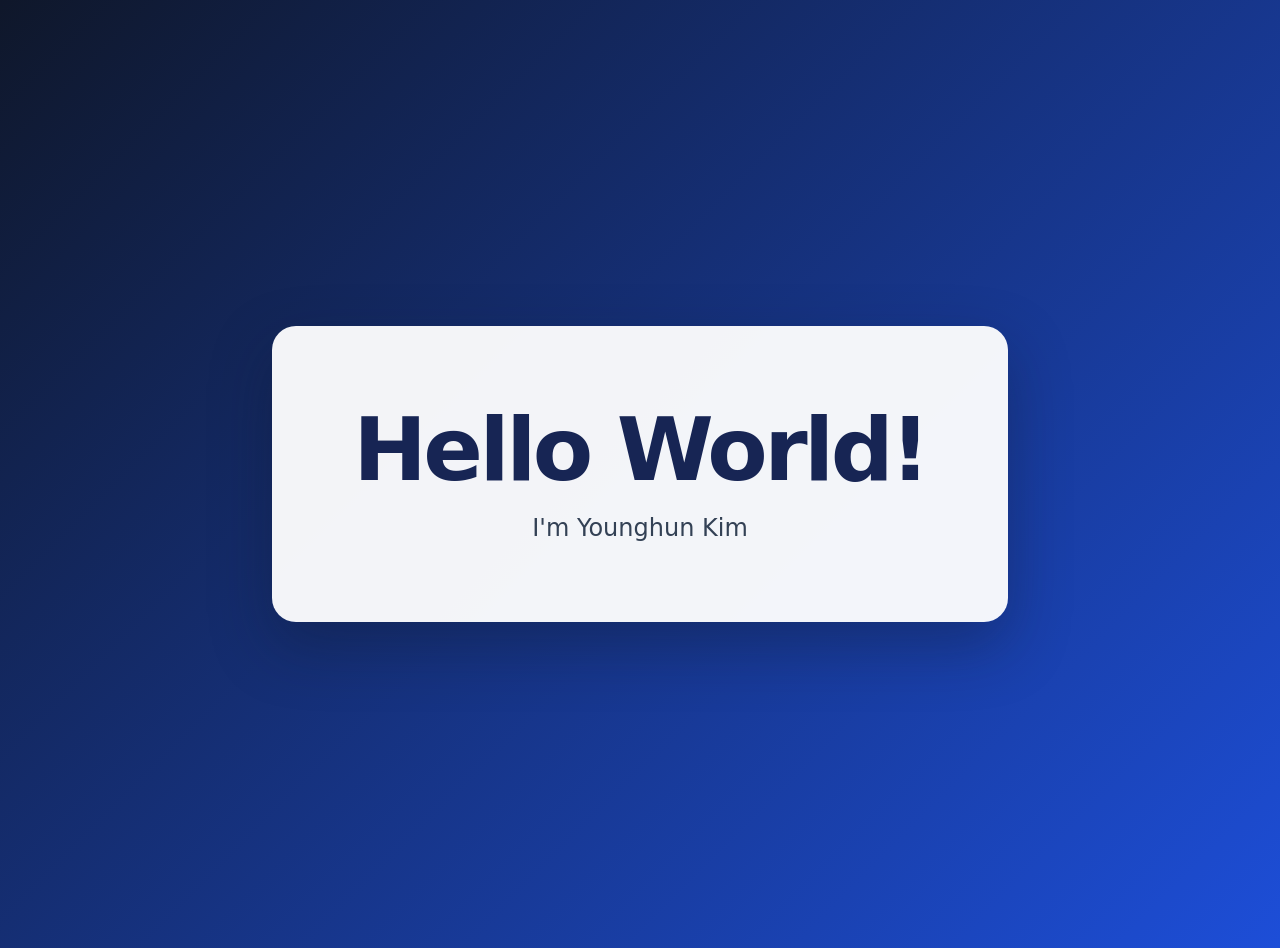
==== index.html @ b26fef91 "Initial Hello World app" ====
<!doctype html>
<html lang="en">
  <head>
    <!--
      `charset` lets browsers interpret the text consistently, and `viewport`
      makes the layout use the device's actual screen width on phones.
    -->
    <meta charset="UTF-8" />
    <meta name="viewport" content="width=device-width, initial-scale=1.0" />
    <meta
      name="description"
      content="A simple Hello World page for Younghun Kim."
    />
    <title>Hello World!</title>

    <!--
      This is a static stylesheet stored alongside this HTML file. A relative
      path works both locally and after Cloudflare Pages publishes the site.
    -->
    <link rel="stylesheet" href="styles.css" />
  </head>
  <body>
    <!--
      `main` identifies the page's primary content for assistive technology.
      The `hero` class is used only for presentation in styles.css.
    -->
    <main class="hero">
      <section class="message" aria-labelledby="page-title">
        <!-- The requested page title. Keep this as one h1 for clear structure. -->
        <h1 id="page-title">Hello World!</h1>

        <!-- The requested introductory text. -->
        <p>I'm Younghun Kim</p>
      </section>
    </main>
  </body>
</html>
---- styles.css ----
/*
  Reusable color tokens live here so a future visual refresh only requires
  changing a few values rather than searching through every selector.
*/
:root {
  --background-start: #0f172a;
  --background-end: #1d4ed8;
  --card-background: rgb(255 255 255 / 95%);
  --heading: #172554;
  --body-text: #334155;
}

/*
  Reset the browser's default page margin and ensure the page can occupy the
  full screen. The system font stack avoids downloading external font files.
*/
body {
  min-height: 100vh;
  margin: 0;
  font-family: Inter, ui-sans-serif, system-ui, -apple-system, BlinkMacSystemFont,
    "Segoe UI", sans-serif;
  color: var(--body-text);
  background: linear-gradient(135deg, var(--background-start), var(--background-end));
}

/*
  CSS Grid centers the message card vertically and horizontally at every
  viewport size. `padding` keeps it away from the screen edges on mobile.
*/
.hero {
  display: grid;
  min-height: 100vh;
  place-items: center;
  padding: 1.5rem;
}

/*
  The card contains all visible copy. `max-width` preserves readable line
  lengths if this basic app later grows into a longer introduction.
*/
.message {
  width: min(100%, 36rem);
  padding: clamp(2rem, 8vw, 5rem);
  text-align: center;
  background: var(--card-background);
  border-radius: 1.5rem;
  box-shadow: 0 1.5rem 3.75rem rgb(15 23 42 / 35%);
}

/* The large, responsive title is the visual focal point of the page. */
h1 {
  margin: 0;
  color: var(--heading);
  font-size: clamp(2.5rem, 9vw, 5.5rem);
  letter-spacing: -0.04em;
  line-height: 1;
}

/* This spacing separates the supporting text from the heading. */
p {
  margin: 1.25rem 0 0;
  font-size: clamp(1.1rem, 3vw, 1.5rem);
}
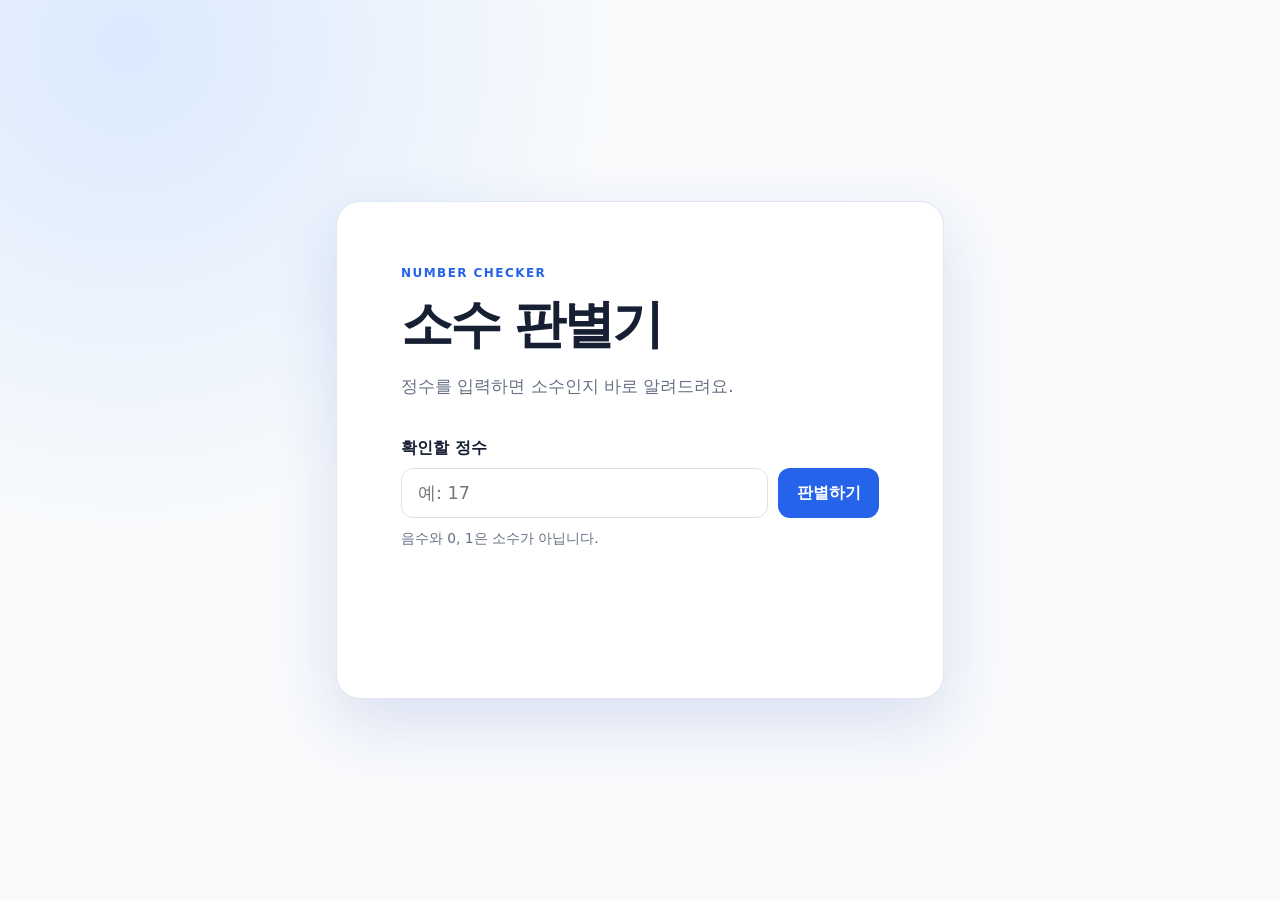
==== commit 54c19bb9: "Build prime number checker" ====
--- a/index.html
+++ b/index.html
@@ -1,37 +1,70 @@
 <!doctype html>
-<html lang="en">
+<html lang="ko">
   <head>
-    <!--
-      `charset` lets browsers interpret the text consistently, and `viewport`
-      makes the layout use the device's actual screen width on phones.
-    -->
     <meta charset="UTF-8" />
     <meta name="viewport" content="width=device-width, initial-scale=1.0" />
-    <meta
-      name="description"
-      content="A simple Hello World page for Younghun Kim."
-    />
-    <title>Hello World!</title>
-
-    <!--
-      This is a static stylesheet stored alongside this HTML file. A relative
-      path works both locally and after Cloudflare Pages publishes the site.
-    -->
+    <meta name="description" content="정수를 입력하면 소수인지 바로 확인할 수 있는 앱입니다." />
+    <title>소수 판별기</title>
     <link rel="stylesheet" href="styles.css" />
   </head>
   <body>
-    <!--
-      `main` identifies the page's primary content for assistive technology.
-      The `hero` class is used only for presentation in styles.css.
-    -->
-    <main class="hero">
-      <section class="message" aria-labelledby="page-title">
-        <!-- The requested page title. Keep this as one h1 for clear structure. -->
-        <h1 id="page-title">Hello World!</h1>
-
-        <!-- The requested introductory text. -->
-        <p>I'm Younghun Kim</p>
+    <main class="prime-card">
+      <p class="eyebrow">NUMBER CHECKER</p>
+      <h1>소수 판별기</h1>
+      <p class="intro">정수를 입력하면 소수인지 바로 알려드려요.</p>
+      <form id="prime-form" novalidate>
+        <label for="number-input">확인할 정수</label>
+        <div class="input-row">
+          <input id="number-input" name="number" type="text" inputmode="numeric" autocomplete="off" placeholder="예: 17" aria-describedby="input-hint" />
+          <button type="submit">판별하기</button>
+        </div>
+        <p id="input-hint" class="hint">음수와 0, 1은 소수가 아닙니다.</p>
+      </form>
+      <section id="result" class="result" aria-live="polite" hidden>
+        <span id="result-icon" class="result-icon" aria-hidden="true"></span>
+        <p id="result-text"></p>
       </section>
     </main>
+    <script>
+      const form = document.querySelector("#prime-form");
+      const input = document.querySelector("#number-input");
+      const result = document.querySelector("#result");
+      const resultIcon = document.querySelector("#result-icon");
+      const resultText = document.querySelector("#result-text");
+      function isPrime(number) {
+        if (number < 2) return false;
+        if (number === 2) return true;
+        if (number % 2 === 0) return false;
+        for (let divisor = 3; divisor * divisor <= number; divisor += 2) if (number % divisor === 0) return false;
+        return true;
+      }
+      function showResult(message, type, icon) {
+        result.hidden = false;
+        result.className = `result ${type}`;
+        resultIcon.textContent = icon;
+        resultText.textContent = message;
+      }
+      form.addEventListener("submit", (event) => {
+        event.preventDefault();
+        const value = input.value.trim();
+        if (!/^[+-]?\d+$/.test(value)) {
+          showResult("정수만 입력해 주세요.", "warning", "!");
+          input.focus();
+          return;
+        }
+        const number = Number(value);
+        if (!Number.isSafeInteger(number)) {
+          showResult("안전하게 계산할 수 있는 범위의 정수를 입력해 주세요.", "warning", "!");
+          return;
+        }
+        const prime = isPrime(number);
+        showResult(
+          prime ? `${number.toLocaleString("ko-KR")}은(는) 소수입니다!` : `${number.toLocaleString("ko-KR")}은(는) 소수가 아닙니다.`,
+          prime ? "prime" : "not-prime",
+          prime ? "✓" : "×"
+        );
+      });
+      input.addEventListener("input", () => { result.hidden = true; });
+    </script>
   </body>
 </html>
--- a/styles.css
+++ b/styles.css
@@ -1,63 +1,19 @@
-/*
-  Reusable color tokens live here so a future visual refresh only requires
-  changing a few values rather than searching through every selector.
-*/
-:root {
-  --background-start: #0f172a;
-  --background-end: #1d4ed8;
-  --card-background: rgb(255 255 255 / 95%);
-  --heading: #172554;
-  --body-text: #334155;
-}
-
-/*
-  Reset the browser's default page margin and ensure the page can occupy the
-  full screen. The system font stack avoids downloading external font files.
-*/
-body {
-  min-height: 100vh;
-  margin: 0;
-  font-family: Inter, ui-sans-serif, system-ui, -apple-system, BlinkMacSystemFont,
-    "Segoe UI", sans-serif;
-  color: var(--body-text);
-  background: linear-gradient(135deg, var(--background-start), var(--background-end));
-}
-
-/*
-  CSS Grid centers the message card vertically and horizontally at every
-  viewport size. `padding` keeps it away from the screen edges on mobile.
-*/
-.hero {
-  display: grid;
-  min-height: 100vh;
-  place-items: center;
-  padding: 1.5rem;
-}
-
-/*
-  The card contains all visible copy. `max-width` preserves readable line
-  lengths if this basic app later grows into a longer introduction.
-*/
-.message {
-  width: min(100%, 36rem);
-  padding: clamp(2rem, 8vw, 5rem);
-  text-align: center;
-  background: var(--card-background);
-  border-radius: 1.5rem;
-  box-shadow: 0 1.5rem 3.75rem rgb(15 23 42 / 35%);
-}
-
-/* The large, responsive title is the visual focal point of the page. */
-h1 {
-  margin: 0;
-  color: var(--heading);
-  font-size: clamp(2.5rem, 9vw, 5.5rem);
-  letter-spacing: -0.04em;
-  line-height: 1;
-}
-
-/* This spacing separates the supporting text from the heading. */
-p {
-  margin: 1.25rem 0 0;
-  font-size: clamp(1.1rem, 3vw, 1.5rem);
-}
+:root { --ink: #172033; --muted: #667085; --surface: #fff; --line: #d9e1ef; --blue: #2563eb; --blue-dark: #1d4ed8; --green: #067647; --green-bg: #ecfdf3; --red: #b42318; --red-bg: #fff1f0; --orange: #b54708; --orange-bg: #fffaeb; }
+* { box-sizing: border-box; }
+body { min-height: 100vh; margin: 0; display: grid; place-items: center; padding: 1.5rem; color: var(--ink); font-family: Pretendard, "Apple SD Gothic Neo", "Noto Sans KR", system-ui, sans-serif; background: radial-gradient(circle at 10% 5%, #dbeafe 0, transparent 30rem), #f8fafc; }
+.prime-card { width: min(100%, 38rem); padding: clamp(2rem, 7vw, 4rem); border: 1px solid rgb(217 225 239 / 80%); border-radius: 1.5rem; background: var(--surface); box-shadow: 0 24px 64px rgb(30 64 175 / 14%); }
+.eyebrow { margin: 0 0 .65rem; color: var(--blue); font-size: .75rem; font-weight: 800; letter-spacing: .12em; }
+h1 { margin: 0; font-size: clamp(2rem, 7vw, 3.25rem); letter-spacing: -.06em; }
+.intro { margin: .9rem 0 2.5rem; color: var(--muted); font-size: 1.05rem; }
+label { display: block; margin-bottom: .55rem; font-weight: 700; }
+.input-row { display: flex; gap: .65rem; }
+input { min-width: 0; flex: 1; border: 1px solid var(--line); border-radius: .75rem; padding: .9rem 1rem; color: var(--ink); font: inherit; font-size: 1.1rem; outline: none; }
+input:focus { border-color: var(--blue); box-shadow: 0 0 0 4px rgb(37 99 235 / 15%); }
+button { border: 0; border-radius: .75rem; padding: .9rem 1.15rem; color: white; background: var(--blue); cursor: pointer; font: inherit; font-weight: 700; }
+button:hover { background: var(--blue-dark); }
+.hint { margin: .7rem 0 0; color: var(--muted); font-size: .86rem; }
+.result { display: flex; align-items: center; gap: .75rem; margin-top: 1.75rem; padding: 1rem 1.1rem; border-radius: .8rem; font-weight: 700; }
+.result p { margin: 0; }
+.result-icon { display: grid; width: 1.65rem; height: 1.65rem; flex: 0 0 auto; place-items: center; border-radius: 50%; color: white; }
+.prime { color: var(--green); background: var(--green-bg); }.prime .result-icon { background: var(--green); }.not-prime { color: var(--red); background: var(--red-bg); }.not-prime .result-icon { background: var(--red); }.warning { color: var(--orange); background: var(--orange-bg); }.warning .result-icon { background: var(--orange); }
+@media (max-width: 28rem) { .input-row { flex-direction: column; } button { width: 100%; } }
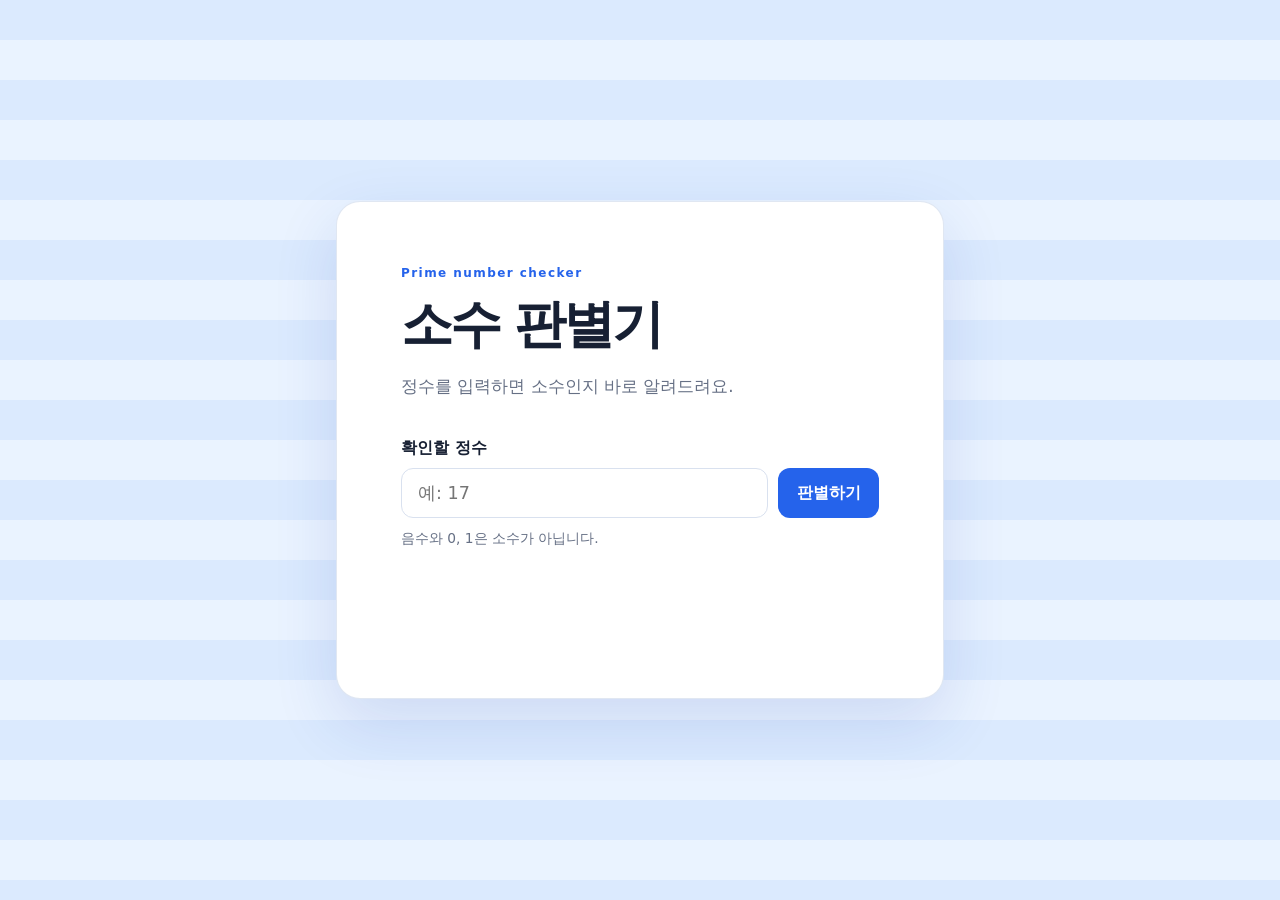
==== commit 7a9c1d75: "Refresh prime checker styling" ====
--- a/index.html
+++ b/index.html
@@ -9,7 +9,7 @@
   </head>
   <body>
     <main class="prime-card">
-      <p class="eyebrow">NUMBER CHECKER</p>
+      <p class="eyebrow">Prime number checker</p>
       <h1>소수 판별기</h1>
       <p class="intro">정수를 입력하면 소수인지 바로 알려드려요.</p>
       <form id="prime-form" novalidate>
--- a/styles.css
+++ b/styles.css
@@ -1,6 +1,6 @@
 :root { --ink: #172033; --muted: #667085; --surface: #fff; --line: #d9e1ef; --blue: #2563eb; --blue-dark: #1d4ed8; --green: #067647; --green-bg: #ecfdf3; --red: #b42318; --red-bg: #fff1f0; --orange: #b54708; --orange-bg: #fffaeb; }
 * { box-sizing: border-box; }
-body { min-height: 100vh; margin: 0; display: grid; place-items: center; padding: 1.5rem; color: var(--ink); font-family: Pretendard, "Apple SD Gothic Neo", "Noto Sans KR", system-ui, sans-serif; background: radial-gradient(circle at 10% 5%, #dbeafe 0, transparent 30rem), #f8fafc; }
+body { min-height: 100vh; margin: 0; display: grid; place-items: center; padding: 1.5rem; color: var(--ink); font-family: Pretendard, "Apple SD Gothic Neo", "Noto Sans KR", system-ui, sans-serif; background: repeating-linear-gradient(to bottom, #dbeafe 0 2.5rem, #eaf3ff 2.5rem 5rem); }
 .prime-card { width: min(100%, 38rem); padding: clamp(2rem, 7vw, 4rem); border: 1px solid rgb(217 225 239 / 80%); border-radius: 1.5rem; background: var(--surface); box-shadow: 0 24px 64px rgb(30 64 175 / 14%); }
 .eyebrow { margin: 0 0 .65rem; color: var(--blue); font-size: .75rem; font-weight: 800; letter-spacing: .12em; }
 h1 { margin: 0; font-size: clamp(2rem, 7vw, 3.25rem); letter-spacing: -.06em; }
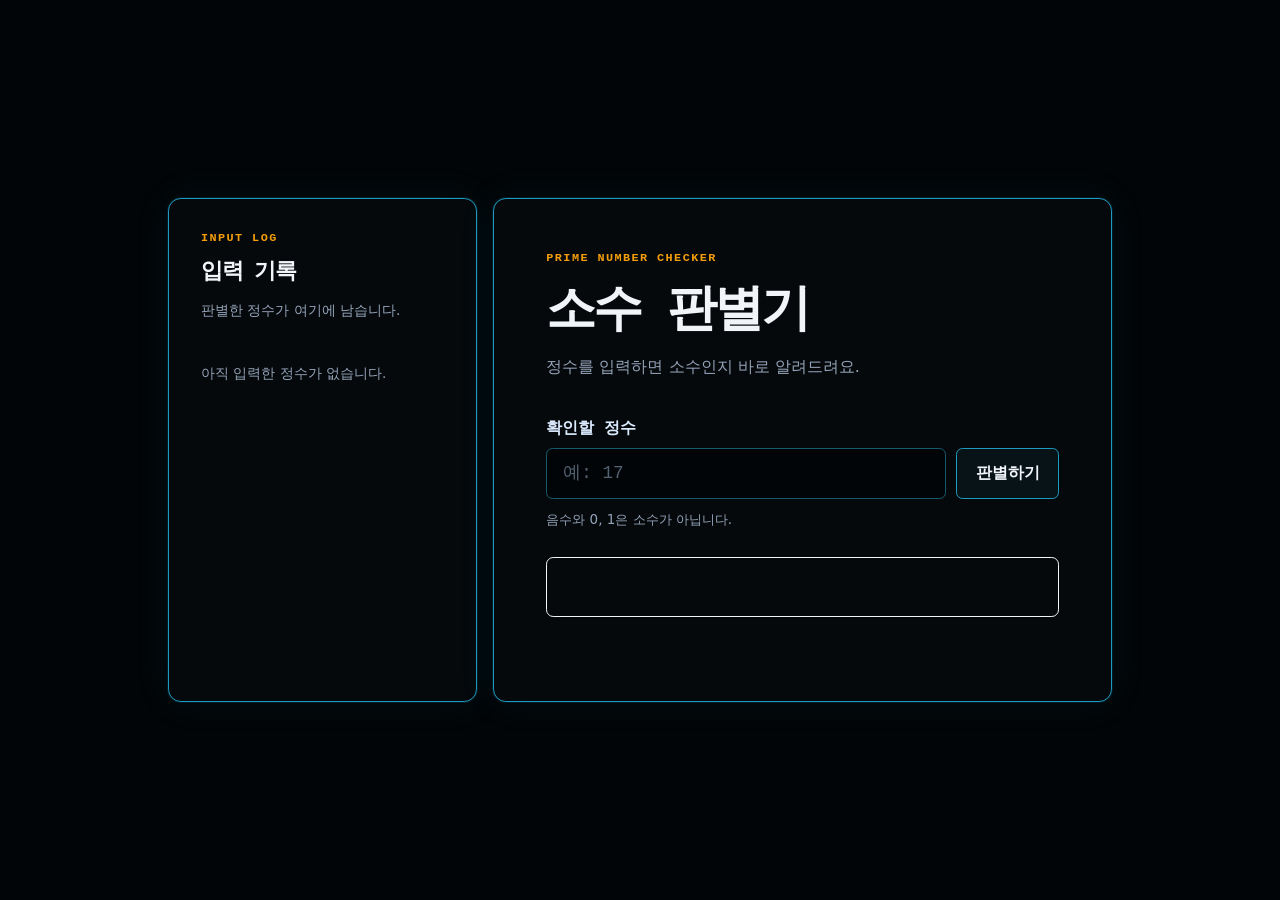
==== commit 37a689df: "Add input history panel and dark interface" ====
--- a/index.html
+++ b/index.html
@@ -8,29 +8,80 @@
     <link rel="stylesheet" href="styles.css" />
   </head>
   <body>
-    <main class="prime-card">
-      <p class="eyebrow">Prime number checker</p>
-      <h1>소수 판별기</h1>
-      <p class="intro">정수를 입력하면 소수인지 바로 알려드려요.</p>
-      <form id="prime-form" novalidate>
-        <label for="number-input">확인할 정수</label>
-        <div class="input-row">
-          <input id="number-input" name="number" type="text" inputmode="numeric" autocomplete="off" placeholder="예: 17" aria-describedby="input-hint" />
-          <button type="submit">판별하기</button>
-        </div>
-        <p id="input-hint" class="hint">음수와 0, 1은 소수가 아닙니다.</p>
-      </form>
-      <section id="result" class="result" aria-live="polite" hidden>
-        <span id="result-icon" class="result-icon" aria-hidden="true"></span>
-        <p id="result-text"></p>
-      </section>
-    </main>
+    <div class="app-layout">
+      <aside class="history-card" aria-labelledby="history-title">
+        <p class="panel-label">INPUT LOG</p>
+        <h2 id="history-title">입력 기록</h2>
+        <p class="history-help">판별한 정수가 여기에 남습니다.</p>
+        <ol id="history-list" class="history-list"></ol>
+        <p id="history-empty" class="history-empty">아직 입력한 정수가 없습니다.</p>
+      </aside>
+
+      <main class="prime-card">
+        <p class="eyebrow">Prime number checker</p>
+        <h1>소수 판별기</h1>
+        <p class="intro">정수를 입력하면 소수인지 바로 알려드려요.</p>
+        <form id="prime-form" novalidate>
+          <label for="number-input">확인할 정수</label>
+          <div class="input-row">
+            <input id="number-input" name="number" type="text" inputmode="numeric" autocomplete="off" placeholder="예: 17" aria-describedby="input-hint" />
+            <button type="submit">판별하기</button>
+          </div>
+          <p id="input-hint" class="hint">음수와 0, 1은 소수가 아닙니다.</p>
+        </form>
+        <section id="result" class="result" aria-live="polite" hidden>
+          <span id="result-icon" class="result-icon" aria-hidden="true"></span>
+          <div>
+            <p id="result-text"></p>
+            <p id="factor-text" class="factor-text" hidden></p>
+          </div>
+        </section>
+      </main>
+    </div>
     <script>
       const form = document.querySelector("#prime-form");
       const input = document.querySelector("#number-input");
       const result = document.querySelector("#result");
       const resultIcon = document.querySelector("#result-icon");
       const resultText = document.querySelector("#result-text");
+      const factorText = document.querySelector("#factor-text");
+      const historyList = document.querySelector("#history-list");
+      const historyEmpty = document.querySelector("#history-empty");
+      const historyKey = "prime-checker-history";
+      let history = [];
+
+      try {
+        history = JSON.parse(localStorage.getItem(historyKey)) || [];
+      } catch {
+        history = [];
+      }
+
+      function renderHistory() {
+        historyList.replaceChildren();
+        historyEmpty.hidden = history.length > 0;
+        history.forEach((value) => {
+          const item = document.createElement("li");
+          const historyButton = document.createElement("button");
+          historyButton.type = "button";
+          historyButton.textContent = Number(value).toLocaleString("ko-KR");
+          historyButton.addEventListener("click", () => {
+            input.value = value;
+            input.focus();
+          });
+          item.append(historyButton);
+          historyList.append(item);
+        });
+      }
+
+      function saveHistory(value) {
+        history = [value, ...history.filter((item) => item !== value)].slice(0, 12);
+        try {
+          localStorage.setItem(historyKey, JSON.stringify(history));
+        } catch {
+          // The app continues to work if storage is unavailable.
+        }
+        renderHistory();
+      }
       function isPrime(number) {
         if (number < 2) return false;
         if (number === 2) return true;
@@ -38,11 +89,25 @@
         for (let divisor = 3; divisor * divisor <= number; divisor += 2) if (number % divisor === 0) return false;
         return true;
       }
-      function showResult(message, type, icon) {
+      function uniquePrimeFactors(number) {
+        const factors = [];
+        let remaining = Math.abs(number);
+
+        for (let divisor = 2; divisor * divisor <= remaining; divisor += divisor === 2 ? 1 : 2) {
+          if (remaining % divisor !== 0) continue;
+          factors.push(divisor);
+          while (remaining % divisor === 0) remaining /= divisor;
+        }
+        if (remaining > 1) factors.push(remaining);
+        return factors;
+      }
+      function showResult(message, type, icon, details = "") {
         result.hidden = false;
         result.className = `result ${type}`;
         resultIcon.textContent = icon;
         resultText.textContent = message;
+        factorText.hidden = !details;
+        factorText.textContent = details;
       }
       form.addEventListener("submit", (event) => {
         event.preventDefault();
@@ -57,14 +122,27 @@
           showResult("안전하게 계산할 수 있는 범위의 정수를 입력해 주세요.", "warning", "!");
           return;
         }
+        saveHistory(value);
         const prime = isPrime(number);
-        showResult(
-          prime ? `${number.toLocaleString("ko-KR")}은(는) 소수입니다!` : `${number.toLocaleString("ko-KR")}은(는) 소수가 아닙니다.`,
-          prime ? "prime" : "not-prime",
-          prime ? "✓" : "×"
-        );
+        if (prime) {
+          showResult(`${number.toLocaleString("ko-KR")}은(는) 소수입니다!`, "prime", "✓");
+          return;
+        }
+
+        const factors = uniquePrimeFactors(number);
+        let details = "";
+        if (factors.length) {
+          const baseNumber = Math.abs(number).toLocaleString("ko-KR");
+          details = `${baseNumber}의 서로 다른 소인수: ${factors.map((factor) => factor.toLocaleString("ko-KR")).join(", ")}`;
+        } else if (number === 0) {
+          details = "0은 소인수분해할 수 없습니다.";
+        } else {
+          details = "1과 -1에는 소인수가 없습니다.";
+        }
+        showResult(`${number.toLocaleString("ko-KR")}은(는) 소수가 아닙니다.`, "not-prime", "×", details);
       });
       input.addEventListener("input", () => { result.hidden = true; });
+      renderHistory();
     </script>
   </body>
 </html>
--- a/styles.css
+++ b/styles.css
@@ -1,19 +1,117 @@
-:root { --ink: #172033; --muted: #667085; --surface: #fff; --line: #d9e1ef; --blue: #2563eb; --blue-dark: #1d4ed8; --green: #067647; --green-bg: #ecfdf3; --red: #b42318; --red-bg: #fff1f0; --orange: #b54708; --orange-bg: #fffaeb; }
+:root {
+  --page: #020507;
+  --panel: #05090c;
+  --panel-alt: #0a1014;
+  --ink: #f1f5f9;
+  --muted: #94a3b8;
+  --line: #1e9bc0;
+  --line-soft: #155b70;
+  --orange: #f59e0b;
+  --green: #4ade80;
+  --red: #fb7185;
+  --yellow: #fbbf24;
+}
+
 * { box-sizing: border-box; }
-body { min-height: 100vh; margin: 0; display: grid; place-items: center; padding: 1.5rem; color: var(--ink); font-family: Pretendard, "Apple SD Gothic Neo", "Noto Sans KR", system-ui, sans-serif; background: repeating-linear-gradient(to bottom, #dbeafe 0 2.5rem, #eaf3ff 2.5rem 5rem); }
-.prime-card { width: min(100%, 38rem); padding: clamp(2rem, 7vw, 4rem); border: 1px solid rgb(217 225 239 / 80%); border-radius: 1.5rem; background: var(--surface); box-shadow: 0 24px 64px rgb(30 64 175 / 14%); }
-.eyebrow { margin: 0 0 .65rem; color: var(--blue); font-size: .75rem; font-weight: 800; letter-spacing: .12em; }
-h1 { margin: 0; font-size: clamp(2rem, 7vw, 3.25rem); letter-spacing: -.06em; }
-.intro { margin: .9rem 0 2.5rem; color: var(--muted); font-size: 1.05rem; }
-label { display: block; margin-bottom: .55rem; font-weight: 700; }
+
+body {
+  min-height: 100vh;
+  margin: 0;
+  display: grid;
+  place-items: center;
+  padding: clamp(1rem, 4vw, 3rem);
+  color: var(--ink);
+  font-family: "SFMono-Regular", Consolas, "Liberation Mono", monospace;
+  background: var(--page);
+}
+
+.app-layout {
+  width: min(100%, 59rem);
+  display: grid;
+  grid-template-columns: 1fr 2fr;
+  align-items: stretch;
+  gap: 1rem;
+}
+
+.history-card,
+.prime-card {
+  min-height: 31.5rem;
+  border: 1px solid var(--line);
+  border-radius: .8rem;
+  background: var(--panel);
+  box-shadow: 0 0 0 1px rgb(30 155 192 / 12%), 0 0 2.5rem rgb(30 155 192 / 7%);
+}
+
+.history-card { padding: clamp(1.2rem, 4vw, 2rem); }
+.prime-card { padding: clamp(1.8rem, 5vw, 3.25rem); }
+
+.panel-label,
+.eyebrow {
+  margin: 0 0 .65rem;
+  color: var(--orange);
+  font-size: .74rem;
+  font-weight: 800;
+  letter-spacing: .12em;
+  text-transform: uppercase;
+}
+
+h1,
+h2 { margin: 0; letter-spacing: -.06em; }
+h1 { font-size: clamp(2rem, 6vw, 3.1rem); }
+h2 { font-size: 1.4rem; }
+.intro { margin: .9rem 0 2.5rem; color: var(--muted); font-family: Pretendard, "Apple SD Gothic Neo", "Noto Sans KR", system-ui, sans-serif; font-size: 1rem; }
+.history-help,
+.history-empty { color: var(--muted); font-family: Pretendard, "Apple SD Gothic Neo", "Noto Sans KR", system-ui, sans-serif; font-size: .85rem; line-height: 1.6; }
+.history-help { margin: .85rem 0 1.35rem; }
+.history-empty { margin-top: 1.2rem; }
+
+label { display: block; margin-bottom: .55rem; color: #dbeafe; font-weight: 700; }
 .input-row { display: flex; gap: .65rem; }
-input { min-width: 0; flex: 1; border: 1px solid var(--line); border-radius: .75rem; padding: .9rem 1rem; color: var(--ink); font: inherit; font-size: 1.1rem; outline: none; }
-input:focus { border-color: var(--blue); box-shadow: 0 0 0 4px rgb(37 99 235 / 15%); }
-button { border: 0; border-radius: .75rem; padding: .9rem 1.15rem; color: white; background: var(--blue); cursor: pointer; font: inherit; font-weight: 700; }
-button:hover { background: var(--blue-dark); }
-.hint { margin: .7rem 0 0; color: var(--muted); font-size: .86rem; }
-.result { display: flex; align-items: center; gap: .75rem; margin-top: 1.75rem; padding: 1rem 1.1rem; border-radius: .8rem; font-weight: 700; }
+input {
+  min-width: 0;
+  flex: 1;
+  border: 1px solid var(--line-soft);
+  border-radius: .4rem;
+  padding: .9rem 1rem;
+  color: var(--ink);
+  background: #020507;
+  font: inherit;
+  font-size: 1.1rem;
+  outline: none;
+}
+input::placeholder { color: #536273; }
+input:focus { border-color: var(--orange); box-shadow: 0 0 0 2px rgb(245 158 11 / 22%); }
+button {
+  border: 1px solid var(--line);
+  border-radius: .4rem;
+  padding: .9rem 1.15rem;
+  color: var(--ink);
+  background: #071317;
+  cursor: pointer;
+  font: inherit;
+  font-weight: 700;
+}
+button:hover { border-color: var(--orange); color: var(--orange); }
+.hint { margin: .7rem 0 0; color: var(--muted); font-family: Pretendard, "Apple SD Gothic Neo", "Noto Sans KR", system-ui, sans-serif; font-size: .84rem; }
+
+.history-list { display: grid; gap: .55rem; margin: 0; padding: 0; list-style: none; }
+.history-list button { width: 100%; padding: .75rem .85rem; border-color: #173c49; text-align: left; }
+
+.result { display: flex; align-items: flex-start; gap: .75rem; margin-top: 1.75rem; padding: 1rem 1.1rem; border: 1px solid currentColor; border-radius: .45rem; font-family: Pretendard, "Apple SD Gothic Neo", "Noto Sans KR", system-ui, sans-serif; font-weight: 700; }
 .result p { margin: 0; }
-.result-icon { display: grid; width: 1.65rem; height: 1.65rem; flex: 0 0 auto; place-items: center; border-radius: 50%; color: white; }
-.prime { color: var(--green); background: var(--green-bg); }.prime .result-icon { background: var(--green); }.not-prime { color: var(--red); background: var(--red-bg); }.not-prime .result-icon { background: var(--red); }.warning { color: var(--orange); background: var(--orange-bg); }.warning .result-icon { background: var(--orange); }
-@media (max-width: 28rem) { .input-row { flex-direction: column; } button { width: 100%; } }
+.result-icon { display: grid; width: 1.65rem; height: 1.65rem; flex: 0 0 auto; place-items: center; border-radius: .2rem; color: var(--page); }
+.factor-text { margin-top: .35rem !important; font-size: .9rem; font-weight: 600; opacity: .88; }
+.prime { color: var(--green); background: rgb(74 222 128 / 8%); }.prime .result-icon { background: var(--green); }
+.not-prime { color: var(--red); background: rgb(251 113 133 / 8%); }.not-prime .result-icon { background: var(--red); }
+.warning { color: var(--yellow); background: rgb(251 191 36 / 8%); }.warning .result-icon { background: var(--yellow); }
+
+@media (max-width: 44rem) {
+  .app-layout { grid-template-columns: 1fr; }
+  .history-card,
+  .prime-card { min-height: auto; }
+}
+
+@media (max-width: 28rem) {
+  .input-row { flex-direction: column; }
+  button { width: 100%; }
+}
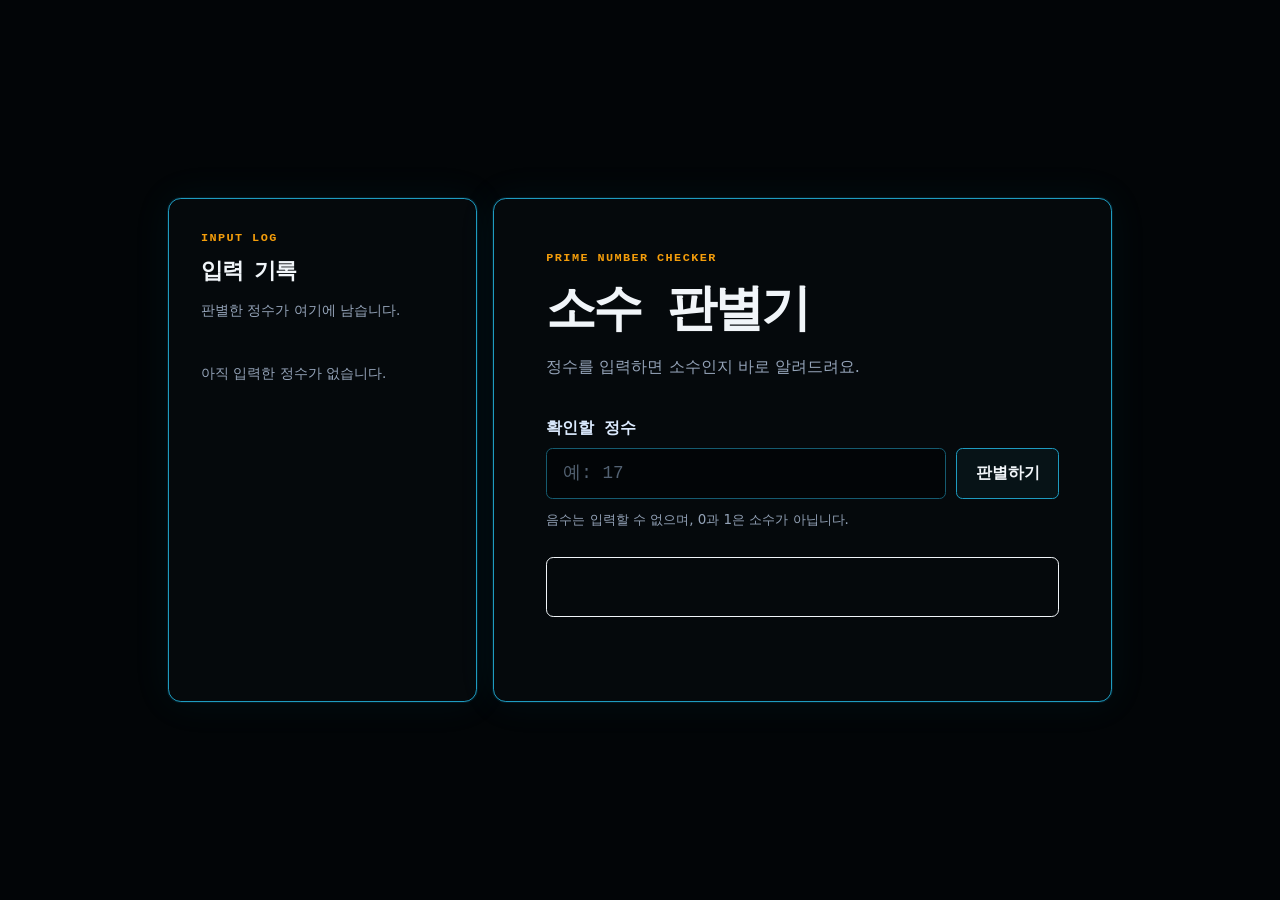
==== commit 1351c80f: "Record full prime factorizations in input history" ====
--- a/index.html
+++ b/index.html
@@ -27,7 +27,7 @@
             <input id="number-input" name="number" type="text" inputmode="numeric" autocomplete="off" placeholder="예: 17" aria-describedby="input-hint" />
             <button type="submit">판별하기</button>
           </div>
-          <p id="input-hint" class="hint">음수와 0, 1은 소수가 아닙니다.</p>
+          <p id="input-hint" class="hint">음수는 입력할 수 없으며, 0과 1은 소수가 아닙니다.</p>
         </form>
         <section id="result" class="result" aria-live="polite" hidden>
           <span id="result-icon" class="result-icon" aria-hidden="true"></span>
@@ -51,7 +51,10 @@
       let history = [];
 
       try {
-        history = JSON.parse(localStorage.getItem(historyKey)) || [];
+        const savedHistory = JSON.parse(localStorage.getItem(historyKey)) || [];
+        history = Array.isArray(savedHistory)
+          ? savedHistory.map((entry) => typeof entry === "string" ? buildHistoryRecord(entry) : entry)
+          : [];
       } catch {
         history = [];
       }
@@ -59,13 +62,16 @@
       function renderHistory() {
         historyList.replaceChildren();
         historyEmpty.hidden = history.length > 0;
-        history.forEach((value) => {
+        history.forEach((record) => {
           const item = document.createElement("li");
           const historyButton = document.createElement("button");
           historyButton.type = "button";
-          historyButton.textContent = Number(value).toLocaleString("ko-KR");
+          historyButton.className = record.kind === "prime" ? "history-prime" : "";
+          historyButton.textContent = record.factorization
+            ? `${record.value} = ${record.factorization.join(" × ")}`
+            : record.value;
           historyButton.addEventListener("click", () => {
-            input.value = value;
+            input.value = record.value;
             input.focus();
           });
           item.append(historyButton);
@@ -74,7 +80,7 @@
       }
 
       function saveHistory(value) {
-        history = [value, ...history.filter((item) => item !== value)].slice(0, 12);
+        history = [buildHistoryRecord(value), ...history].slice(0, 12);
         try {
           localStorage.setItem(historyKey, JSON.stringify(history));
         } catch {
@@ -88,6 +94,27 @@
         if (number % 2 === 0) return false;
         for (let divisor = 3; divisor * divisor <= number; divisor += 2) if (number % divisor === 0) return false;
         return true;
+      }
+      function primeFactors(number) {
+        const factors = [];
+        let remaining = number;
+
+        for (let divisor = 2; divisor * divisor <= remaining; divisor += divisor === 2 ? 1 : 2) {
+          while (remaining % divisor === 0) {
+            factors.push(divisor);
+            remaining /= divisor;
+          }
+        }
+        if (remaining > 1) factors.push(remaining);
+        return factors;
+      }
+      function buildHistoryRecord(value) {
+        const number = Number(value);
+        if (isPrime(number)) return { value, kind: "prime" };
+
+        const factors = primeFactors(number);
+        if (factors.length) return { value, kind: "composite", factorization: factors };
+        return { value, kind: "non-factorable" };
       }
       function uniquePrimeFactors(number) {
         const factors = [];
@@ -122,6 +149,11 @@
           showResult("안전하게 계산할 수 있는 범위의 정수를 입력해 주세요.", "warning", "!");
           return;
         }
+        if (number < 0) {
+          showResult("자연수만 입력해 주세요.", "warning", "!");
+          input.focus();
+          return;
+        }
         saveHistory(value);
         const prime = isPrime(number);
         if (prime) {
--- a/styles.css
+++ b/styles.css
@@ -96,6 +96,7 @@
 
 .history-list { display: grid; gap: .55rem; margin: 0; padding: 0; list-style: none; }
 .history-list button { width: 100%; padding: .75rem .85rem; border-color: #173c49; text-align: left; }
+.history-list .history-prime { border-color: var(--red); color: var(--red); }
 
 .result { display: flex; align-items: flex-start; gap: .75rem; margin-top: 1.75rem; padding: 1rem 1.1rem; border: 1px solid currentColor; border-radius: .45rem; font-family: Pretendard, "Apple SD Gothic Neo", "Noto Sans KR", system-ui, sans-serif; font-weight: 700; }
 .result p { margin: 0; }
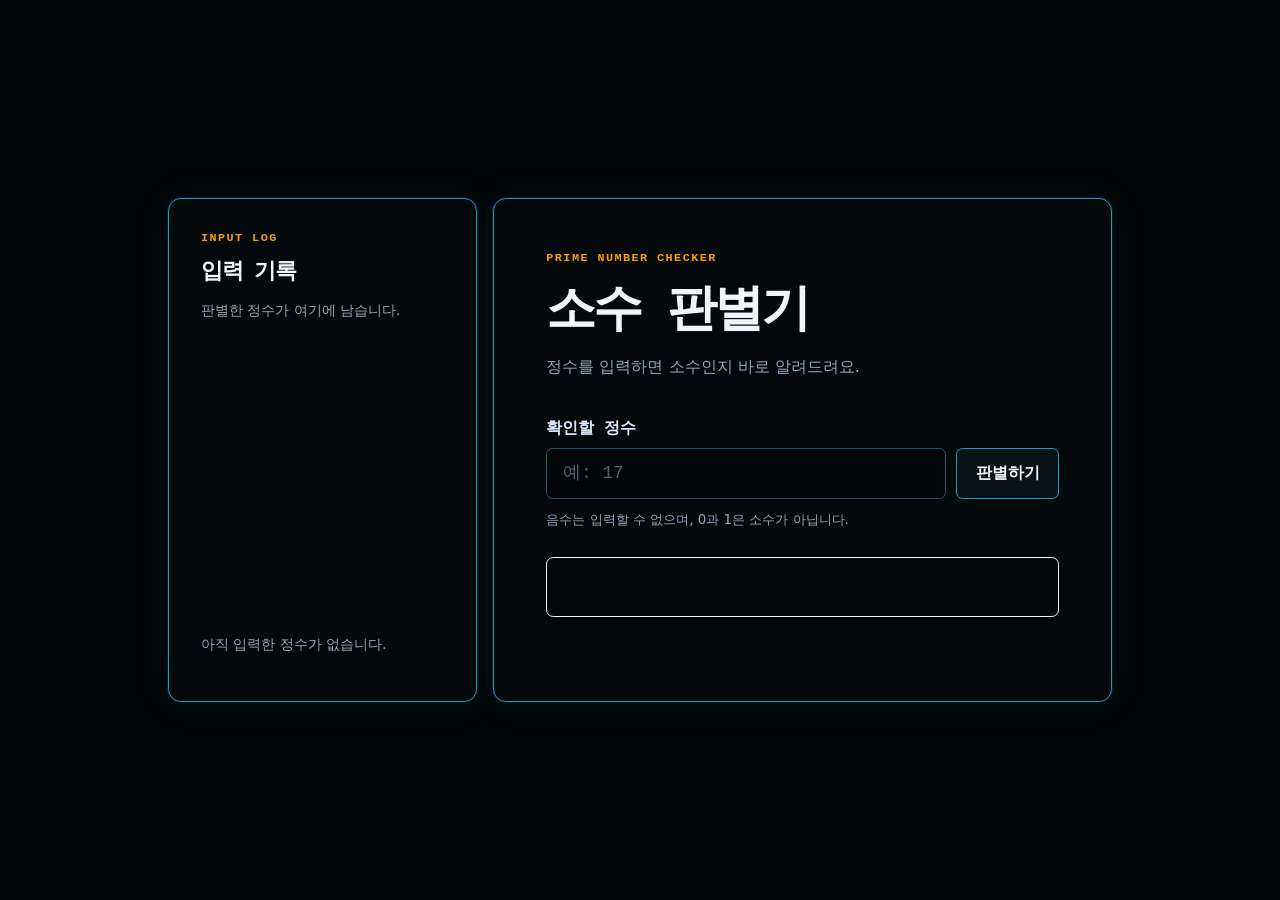
==== commit e6c0b738: "Refine history behavior and scrolling" ====
--- a/index.html
+++ b/index.html
@@ -47,17 +47,7 @@
       const factorText = document.querySelector("#factor-text");
       const historyList = document.querySelector("#history-list");
       const historyEmpty = document.querySelector("#history-empty");
-      const historyKey = "prime-checker-history";
       let history = [];
-
-      try {
-        const savedHistory = JSON.parse(localStorage.getItem(historyKey)) || [];
-        history = Array.isArray(savedHistory)
-          ? savedHistory.map((entry) => typeof entry === "string" ? buildHistoryRecord(entry) : entry)
-          : [];
-      } catch {
-        history = [];
-      }
 
       function renderHistory() {
         historyList.replaceChildren();
@@ -81,11 +71,6 @@
 
       function saveHistory(value) {
         history = [buildHistoryRecord(value), ...history].slice(0, 12);
-        try {
-          localStorage.setItem(historyKey, JSON.stringify(history));
-        } catch {
-          // The app continues to work if storage is unavailable.
-        }
         renderHistory();
       }
       function isPrime(number) {
@@ -139,6 +124,11 @@
       form.addEventListener("submit", (event) => {
         event.preventDefault();
         const value = input.value.trim();
+        if (!value) {
+          result.hidden = true;
+          input.focus();
+          return;
+        }
         if (!/^[+-]?\d+$/.test(value)) {
           showResult("정수만 입력해 주세요.", "warning", "!");
           input.focus();
--- a/styles.css
+++ b/styles.css
@@ -94,9 +94,10 @@
 button:hover { border-color: var(--orange); color: var(--orange); }
 .hint { margin: .7rem 0 0; color: var(--muted); font-family: Pretendard, "Apple SD Gothic Neo", "Noto Sans KR", system-ui, sans-serif; font-size: .84rem; }
 
-.history-list { display: grid; gap: .55rem; margin: 0; padding: 0; list-style: none; }
+.history-card { height: 31.5rem; display: flex; flex-direction: column; overflow: hidden; }
+.history-list { display: grid; flex: 1; gap: .55rem; margin: 0; padding: 0 .25rem 0 0; overflow-y: auto; list-style: none; scrollbar-color: var(--line-soft) var(--panel); }
 .history-list button { width: 100%; padding: .75rem .85rem; border-color: #173c49; text-align: left; }
-.history-list .history-prime { border-color: var(--red); color: var(--red); }
+.history-list .history-prime { border-color: var(--green); color: var(--green); }
 
 .result { display: flex; align-items: flex-start; gap: .75rem; margin-top: 1.75rem; padding: 1rem 1.1rem; border: 1px solid currentColor; border-radius: .45rem; font-family: Pretendard, "Apple SD Gothic Neo", "Noto Sans KR", system-ui, sans-serif; font-weight: 700; }
 .result p { margin: 0; }
@@ -110,6 +111,8 @@
   .app-layout { grid-template-columns: 1fr; }
   .history-card,
   .prime-card { min-height: auto; }
+  .history-card { height: auto; }
+  .history-list { max-height: 17rem; }
 }
 
 @media (max-width: 28rem) {
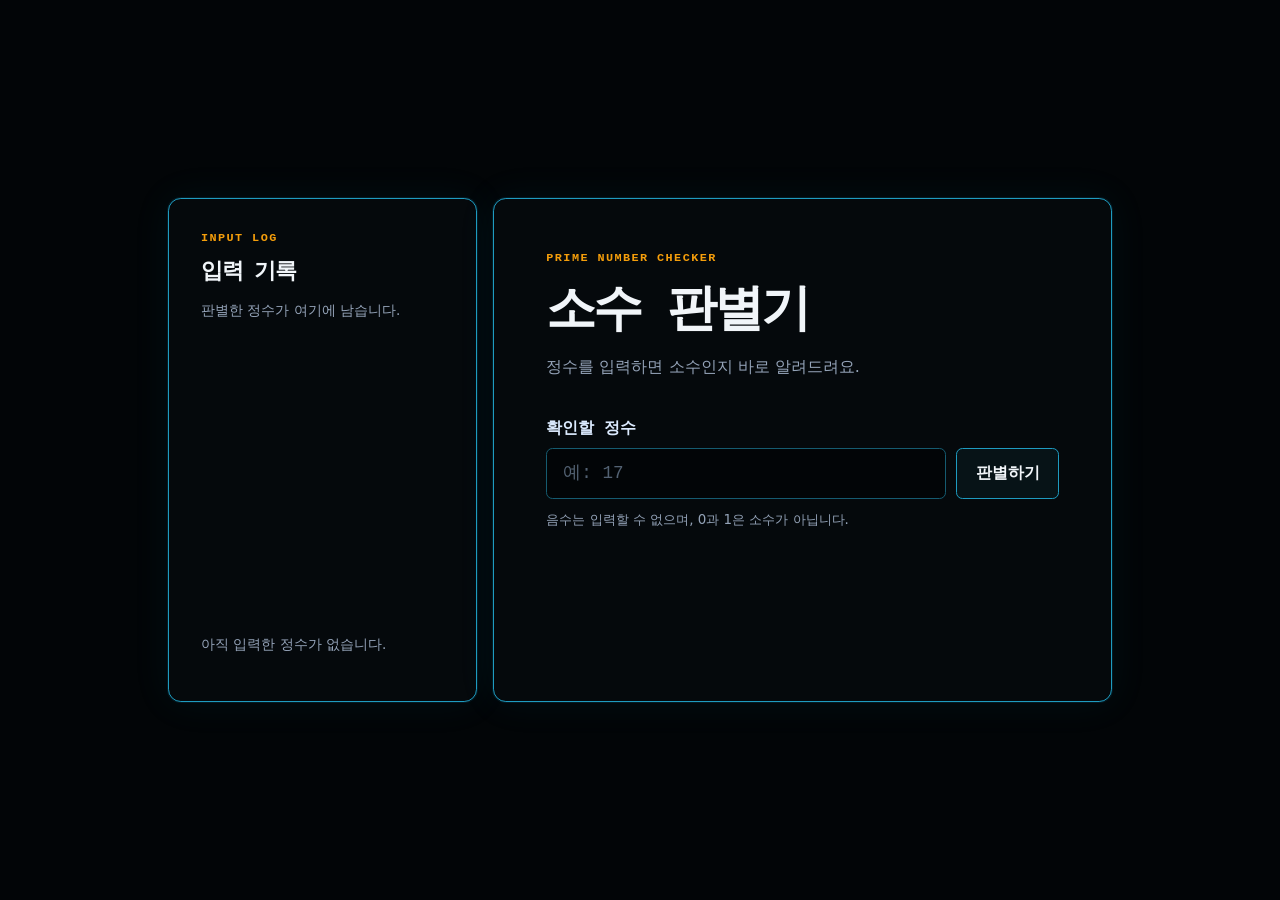
==== commit 1d9d63b5: "Polish factor history display" ====
--- a/index.html
+++ b/index.html
@@ -58,7 +58,7 @@
           historyButton.type = "button";
           historyButton.className = record.kind === "prime" ? "history-prime" : "";
           historyButton.textContent = record.factorization
-            ? `${record.value} = ${record.factorization.join(" × ")}`
+            ? `${record.value} = ${formatFactorization(record.factorization)}`
             : record.value;
           historyButton.addEventListener("click", () => {
             input.value = record.value;
@@ -92,6 +92,21 @@
         }
         if (remaining > 1) factors.push(remaining);
         return factors;
+      }
+      function formatFactorization(factors) {
+        const superscripts = ["⁰", "¹", "²", "³", "⁴", "⁵", "⁶", "⁷", "⁸", "⁹"];
+        const groups = [];
+
+        factors.forEach((factor) => {
+          const lastGroup = groups[groups.length - 1];
+          if (lastGroup && lastGroup.factor === factor) lastGroup.count += 1;
+          else groups.push({ factor, count: 1 });
+        });
+
+        return groups.map(({ factor, count }) => {
+          const exponent = count > 1 ? String(count).split("").map((digit) => superscripts[digit]).join("") : "";
+          return `${factor}${exponent}`;
+        }).join(" × ");
       }
       function buildHistoryRecord(value) {
         const number = Number(value);
--- a/styles.css
+++ b/styles.css
@@ -95,11 +95,12 @@
 .hint { margin: .7rem 0 0; color: var(--muted); font-family: Pretendard, "Apple SD Gothic Neo", "Noto Sans KR", system-ui, sans-serif; font-size: .84rem; }
 
 .history-card { height: 31.5rem; display: flex; flex-direction: column; overflow: hidden; }
-.history-list { display: grid; flex: 1; gap: .55rem; margin: 0; padding: 0 .25rem 0 0; overflow-y: auto; list-style: none; scrollbar-color: var(--line-soft) var(--panel); }
+.history-list { display: grid; flex: 1; align-content: start; gap: .55rem; margin: 0; padding: 0 .25rem 0 0; overflow-y: auto; list-style: none; scrollbar-color: var(--line-soft) var(--panel); }
 .history-list button { width: 100%; padding: .75rem .85rem; border-color: #173c49; text-align: left; }
 .history-list .history-prime { border-color: var(--green); color: var(--green); }
 
 .result { display: flex; align-items: flex-start; gap: .75rem; margin-top: 1.75rem; padding: 1rem 1.1rem; border: 1px solid currentColor; border-radius: .45rem; font-family: Pretendard, "Apple SD Gothic Neo", "Noto Sans KR", system-ui, sans-serif; font-weight: 700; }
+.result[hidden] { display: none !important; }
 .result p { margin: 0; }
 .result-icon { display: grid; width: 1.65rem; height: 1.65rem; flex: 0 0 auto; place-items: center; border-radius: .2rem; color: var(--page); }
 .factor-text { margin-top: .35rem !important; font-size: .9rem; font-weight: 600; opacity: .88; }
